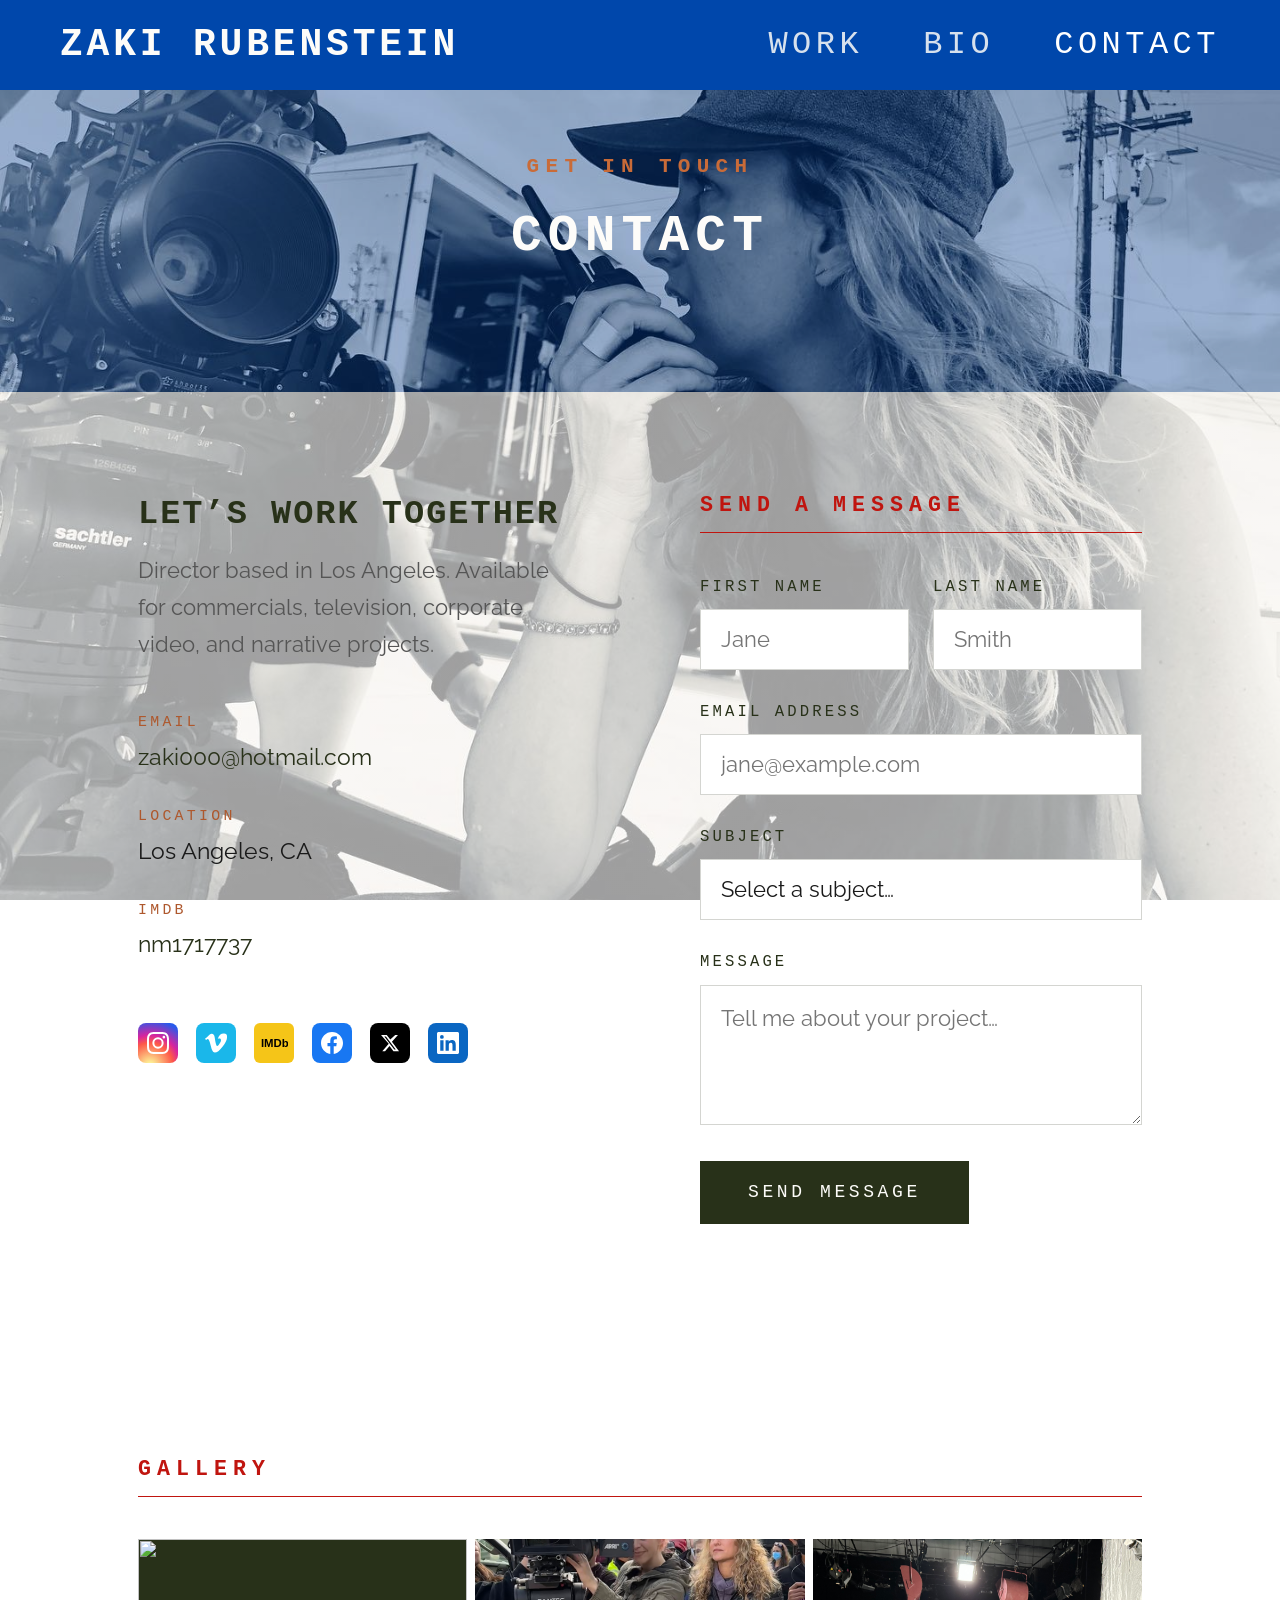
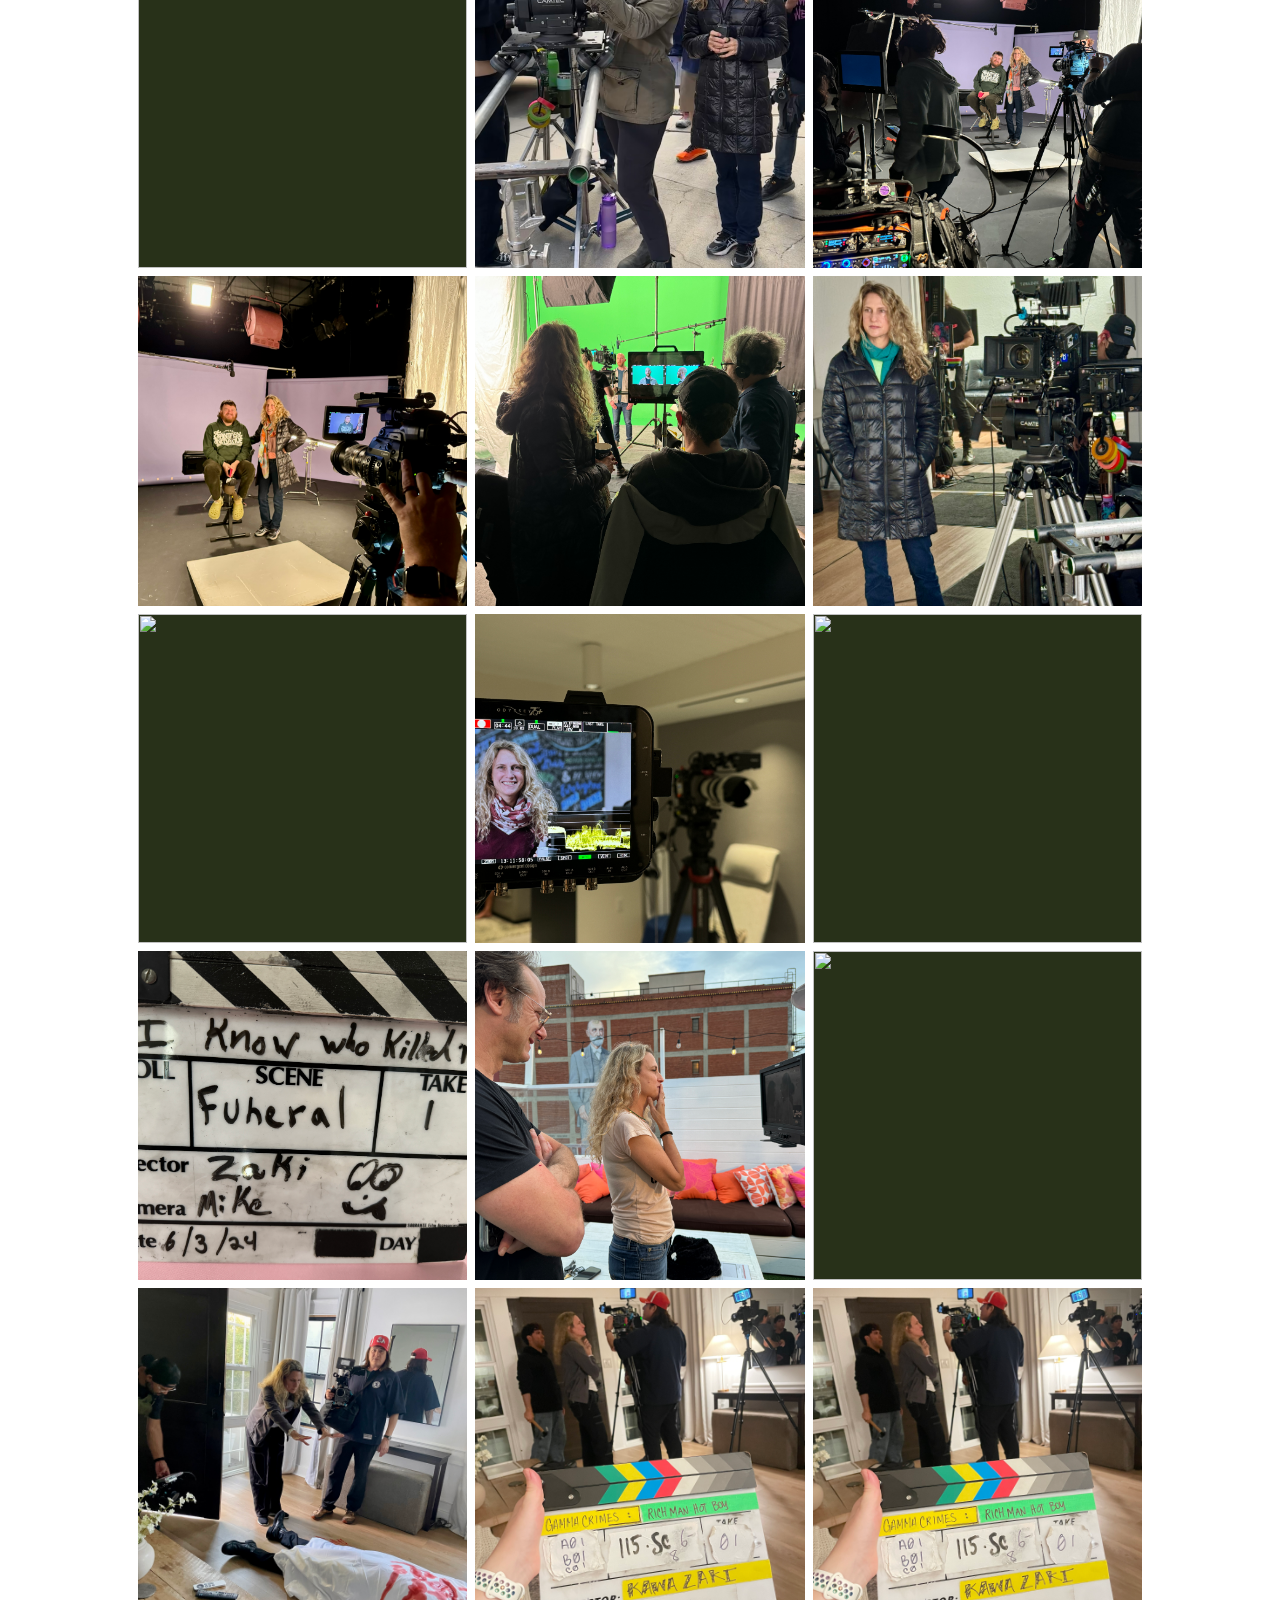
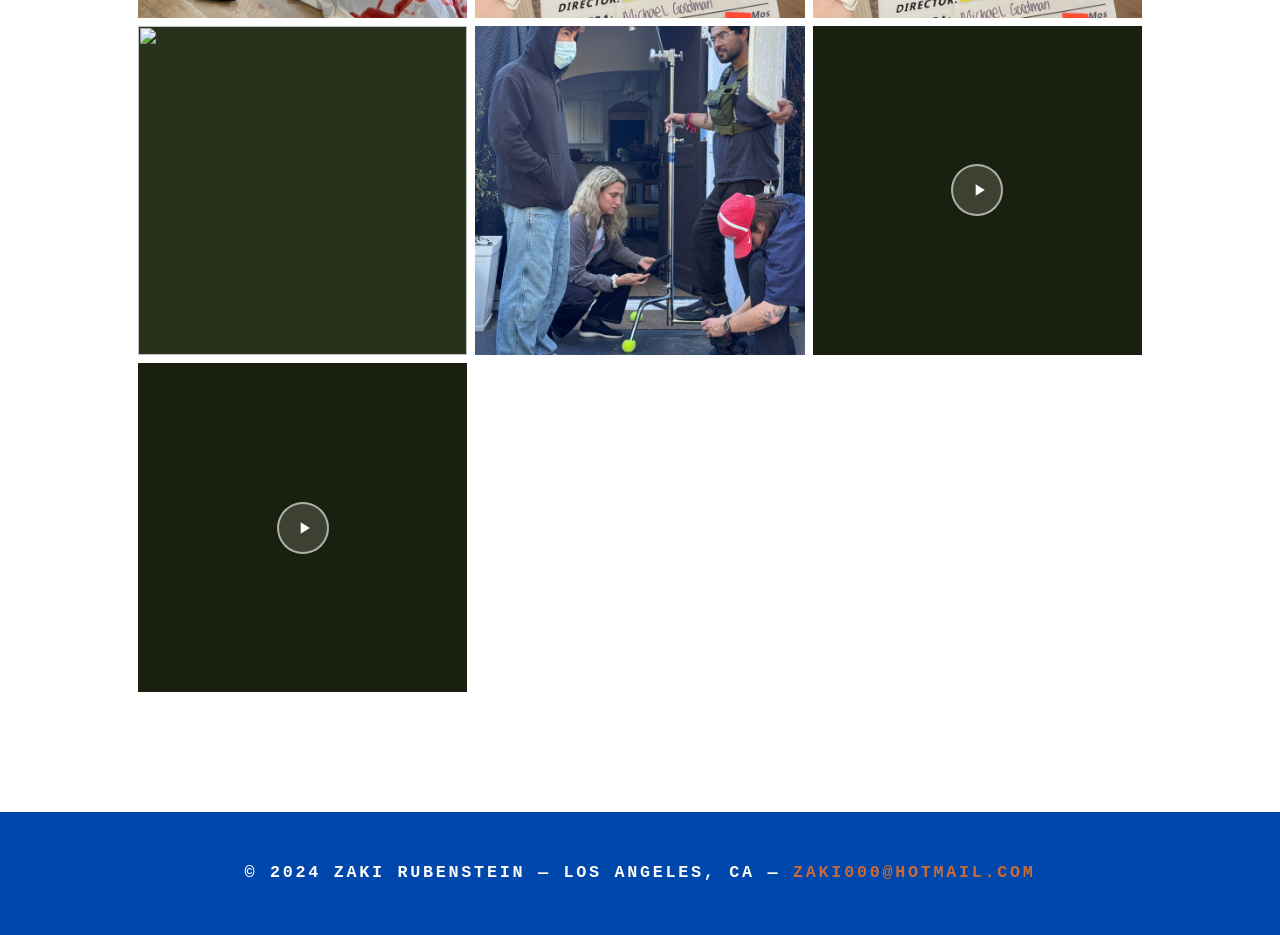
==== contact.html @ 0aabd7d7 "Initial commit: portfolio website Co-Authored-By: Claude Sonnet 4.6 <noreply@anthropic.com>" ====
<!DOCTYPE html>
<html lang="en">
<head>
  <meta charset="UTF-8" />
  <meta name="viewport" content="width=device-width, initial-scale=1.0" />
  <title>Contact | Zaki Rubenstein</title>
  <meta name="description" content="Get in touch with Zaki Rubenstein — Director, Los Angeles." />
  <link rel="stylesheet" href="css/styles.css" />
</head>
<body class="contact-page">

  <nav>
    <a href="index.html" class="nav-logo">Zaki Rubenstein</a>
    <ul class="nav-links">
      <li><a href="index.html">Work</a></li>
      <li><a href="bio.html">Bio</a></li>
      <li><a href="contact.html" class="active">Contact</a></li>
    </ul>
  </nav>

  <main class="page">
    <section class="hero-reel">
      <div class="hero-reel-inner">
        <p class="hero-reel-label">Get in Touch</p>
        <h1 class="hero-reel-name">Contact</h1>
      </div>
    </section>

    <section>
      <div class="container">
        <div class="contact-layout">

          <!-- Left: info -->
          <div class="contact-info">
            <h2>Let&rsquo;s Work Together</h2>
            <p class="tagline">
              Director based in Los Angeles. Available for commercials, television,
              corporate video, and narrative projects.
            </p>

            <div class="contact-details">
              <div>
                <p class="contact-detail-label">Email</p>
                <p class="contact-detail-value">
                  <a href="mailto:zaki000@hotmail.com">zaki000@hotmail.com</a>
                </p>
              </div>
              <div>
                <p class="contact-detail-label">Location</p>
                <p class="contact-detail-value">Los Angeles, CA</p>
              </div>
              <div>
                <p class="contact-detail-label">IMDb</p>
                <p class="contact-detail-value">
                  <a href="https://www.imdb.com/name/nm1717737/" target="_blank" rel="noopener">nm1717737</a>
                </p>
              </div>
            </div>

            <div class="social-links">
              <!-- Instagram -->
              <a class="social-link" href="https://www.instagram.com/zakareth/" target="_blank" rel="noopener" title="Instagram" style="background:radial-gradient(circle at 30% 107%,#fdf497 0%,#fdf497 5%,#fd5949 45%,#d6249f 60%,#285AEB 90%)">
                <svg width="22" height="22" viewBox="0 0 24 24" fill="white"><path d="M12 2.163c3.204 0 3.584.012 4.85.07 3.252.148 4.771 1.691 4.919 4.919.058 1.265.069 1.645.069 4.849 0 3.205-.012 3.584-.069 4.849-.149 3.225-1.664 4.771-4.919 4.919-1.266.058-1.644.07-4.85.07-3.204 0-3.584-.012-4.849-.07-3.26-.149-4.771-1.699-4.919-4.92-.058-1.265-.07-1.644-.07-4.849 0-3.204.013-3.583.07-4.849.149-3.227 1.664-4.771 4.919-4.919 1.266-.057 1.645-.069 4.849-.069zm0-2.163c-3.259 0-3.667.014-4.947.072-4.358.2-6.78 2.618-6.98 6.98-.059 1.281-.073 1.689-.073 4.948 0 3.259.014 3.668.072 4.948.2 4.358 2.618 6.78 6.98 6.98 1.281.058 1.689.072 4.948.072 3.259 0 3.668-.014 4.948-.072 4.354-.2 6.782-2.618 6.979-6.98.059-1.28.073-1.689.073-4.948 0-3.259-.014-3.667-.072-4.947-.196-4.354-2.617-6.78-6.979-6.98-1.281-.059-1.69-.073-4.949-.073zm0 5.838a6.162 6.162 0 1 0 0 12.324 6.162 6.162 0 0 0 0-12.324zM12 16a4 4 0 1 1 0-8 4 4 0 0 1 0 8zm6.406-11.845a1.44 1.44 0 1 0 0 2.881 1.44 1.44 0 0 0 0-2.881z"/></svg>
              </a>
              <!-- Vimeo -->
              <a class="social-link" href="https://vimeo.com/user12699511" target="_blank" rel="noopener" title="Vimeo" style="background:#1AB7EA">
                <svg width="22" height="22" viewBox="0 0 24 24" fill="white"><path d="M23.977 6.416c-.105 2.338-1.739 5.543-4.894 9.609-3.268 4.247-6.026 6.37-8.29 6.37-1.409 0-2.578-1.294-3.553-3.881l-1.924-7.059c-.719-2.584-1.479-3.873-2.297-3.873-.18 0-.806.378-1.878 1.132L0 7.479c1.185-1.044 2.351-2.087 3.498-3.127C5.08 2.833 6.266 2.059 7.055 1.979c1.924-.19 3.108 1.127 3.554 3.954.479 3.043.811 4.932 1.003 5.671.556 2.522 1.167 3.779 1.833 3.779.52 0 1.299-.82 2.316-2.459 1.017-1.638 1.564-2.885 1.641-3.744.146-1.42-.41-2.131-1.641-2.131-.584 0-1.186.136-1.798.401 1.198-3.918 3.476-5.818 6.841-5.703 2.493.087 3.668 1.691 3.173 4.669z"/></svg>
              </a>
              <!-- IMDb -->
              <a class="social-link" href="https://www.imdb.com/name/nm1717737/" target="_blank" rel="noopener" title="IMDb" style="background:#F5C518;border-radius:6px">
                <svg width="28" height="16" viewBox="0 0 64 32" fill="#000000"><text x="2" y="24" font-family="Arial Black,Arial" font-weight="900" font-size="26">IMDb</text></svg>
              </a>
              <!-- Facebook -->
              <a class="social-link" href="https://www.facebook.com/zaki.rubenstein/" target="_blank" rel="noopener" title="Facebook" style="background:#1877F2">
                <svg width="22" height="22" viewBox="0 0 24 24" fill="white"><path d="M24 12.073C24 5.405 18.627 0 12 0S0 5.405 0 12.073C0 18.1 4.388 23.094 10.125 24v-8.437H7.078v-3.49h3.047V9.41c0-3.025 1.792-4.697 4.533-4.697 1.312 0 2.686.236 2.686.236v2.97h-1.513c-1.491 0-1.956.93-1.956 1.886v2.268h3.328l-.532 3.49h-2.796V24C19.612 23.094 24 18.1 24 12.073z"/></svg>
              </a>
              <!-- X / Twitter -->
              <a class="social-link" href="https://twitter.com/zaki000" target="_blank" rel="noopener" title="X (Twitter)" style="background:#000000">
                <svg width="20" height="20" viewBox="0 0 24 24" fill="white"><path d="M18.244 2.25h3.308l-7.227 8.26 8.502 11.24H16.17l-4.714-6.231-5.401 6.231H2.746l7.73-8.835L1.254 2.25H8.08l4.253 5.622zm-1.161 17.52h1.833L7.084 4.126H5.117z"/></svg>
              </a>
              <!-- LinkedIn -->
              <a class="social-link" href="https://www.linkedin.com/in/zaki-rubenstein-2571b813/" target="_blank" rel="noopener" title="LinkedIn" style="background:#0A66C2">
                <svg width="22" height="22" viewBox="0 0 24 24" fill="white"><path d="M20.447 20.452h-3.554v-5.569c0-1.328-.027-3.037-1.852-3.037-1.853 0-2.136 1.445-2.136 2.939v5.667H9.351V9h3.414v1.561h.046c.477-.9 1.637-1.85 3.37-1.85 3.601 0 4.267 2.37 4.267 5.455v6.286zM5.337 7.433a2.062 2.062 0 0 1-2.063-2.065 2.064 2.064 0 1 1 2.063 2.065zm1.782 13.019H3.555V9h3.564v11.452zM22.225 0H1.771C.792 0 0 .774 0 1.729v20.542C0 23.227.792 24 1.771 24h20.451C23.2 24 24 23.227 24 22.271V1.729C24 .774 23.2 0 22.222 0h.003z"/></svg>
              </a>
            </div>
          </div>

          <!-- Right: form -->
          <div>
            <h2 class="section-label">Send a Message</h2>
            <form class="contact-form" id="contactForm" novalidate>
              <div class="form-row">
                <div class="form-group">
                  <label for="firstName">First Name</label>
                  <input type="text" id="firstName" name="firstName" placeholder="Jane" required />
                </div>
                <div class="form-group">
                  <label for="lastName">Last Name</label>
                  <input type="text" id="lastName" name="lastName" placeholder="Smith" required />
                </div>
              </div>

              <div class="form-group">
                <label for="email">Email Address</label>
                <input type="email" id="email" name="email" placeholder="jane@example.com" required />
              </div>

              <div class="form-group">
                <label for="subject">Subject</label>
                <select id="subject" name="subject">
                  <option value="">Select a subject&hellip;</option>
                  <option value="commercial">Commercial / Ad Project</option>
                  <option value="television">Television / Docuseries</option>
                  <option value="narrative">Narrative / Short Film</option>
                  <option value="feature">Feature Film</option>
                  <option value="other">Other</option>
                </select>
              </div>

              <div class="form-group">
                <label for="message">Message</label>
                <textarea id="message" name="message" placeholder="Tell me about your project&hellip;" required></textarea>
              </div>

              <button type="submit" class="btn-submit">Send Message</button>

              <div class="form-success" id="formSuccess">
                Thank you &mdash; your message has been sent. I&rsquo;ll be in touch soon.
              </div>
            </form>
          </div>

        </div>
      </div>
    </section>

    <!-- ── GALLERY ── -->
    <section class="gallery-section">
      <div class="container">
        <h2 class="section-label">Gallery</h2>
        <div class="gallery-grid">

          <div class="gallery-item" data-gallery-type="image" data-gallery-src="images/IMG_1006.jpeg">
            <img class="gallery-img" src="images/IMG_1006.jpeg" alt="" loading="lazy" />
          </div>
          <div class="gallery-item" data-gallery-type="image" data-gallery-src="images/IMG_1014.jpeg">
            <img class="gallery-img" src="images/IMG_1014.jpeg" alt="" loading="lazy" />
          </div>
          <div class="gallery-item" data-gallery-type="image" data-gallery-src="images/IMG_1069.jpeg">
            <img class="gallery-img" src="images/IMG_1069.jpeg" alt="" loading="lazy" />
          </div>
          <div class="gallery-item" data-gallery-type="image" data-gallery-src="images/IMG_1070.jpeg">
            <img class="gallery-img" src="images/IMG_1070.jpeg" alt="" loading="lazy" />
          </div>
          <div class="gallery-item" data-gallery-type="image" data-gallery-src="images/IMG_1076.jpeg">
            <img class="gallery-img" src="images/IMG_1076.jpeg" alt="" loading="lazy" />
          </div>
          <div class="gallery-item" data-gallery-type="image" data-gallery-src="images/IMG_1093.jpeg">
            <img class="gallery-img" src="images/IMG_1093.jpeg" alt="" loading="lazy" />
          </div>
          <div class="gallery-item" data-gallery-type="image" data-gallery-src="images/IMG_2534.JPG">
            <img class="gallery-img" src="images/IMG_2534.JPG" alt="" loading="lazy" />
          </div>
          <div class="gallery-item" data-gallery-type="image" data-gallery-src="images/IMG_2555.JPG">
            <img class="gallery-img" src="images/IMG_2555.JPG" alt="" loading="lazy" />
          </div>
          <div class="gallery-item" data-gallery-type="image" data-gallery-src="images/IMG_3236.JPG">
            <img class="gallery-img" src="images/IMG_3236.JPG" alt="" loading="lazy" />
          </div>
          <div class="gallery-item" data-gallery-type="image" data-gallery-src="images/IMG_3263.JPG">
            <img class="gallery-img" src="images/IMG_3263.JPG" alt="" loading="lazy" />
          </div>
          <div class="gallery-item" data-gallery-type="image" data-gallery-src="images/IMG_3296.JPG">
            <img class="gallery-img" src="images/IMG_3296.JPG" alt="" loading="lazy" />
          </div>
          <div class="gallery-item" data-gallery-type="image" data-gallery-src="images/IMG_8852.JPG">
            <img class="gallery-img" src="images/IMG_8852.JPG" alt="" loading="lazy" />
          </div>
          <div class="gallery-item" data-gallery-type="image" data-gallery-src="images/IMG_8269.jpeg">
            <img class="gallery-img" src="images/IMG_8269.jpeg" alt="" loading="lazy" />
          </div>
          <div class="gallery-item" data-gallery-type="image" data-gallery-src="images/IMG_8293.jpeg">
            <img class="gallery-img" src="images/IMG_8293.jpeg" alt="" loading="lazy" />
          </div>
          <div class="gallery-item" data-gallery-type="image" data-gallery-src="images/IMG_8293%201.jpeg">
            <img class="gallery-img" src="images/IMG_8293%201.jpeg" alt="" loading="lazy" />
          </div>
          <div class="gallery-item" data-gallery-type="image" data-gallery-src="images/IMG_9099.JPG">
            <img class="gallery-img" src="images/IMG_9099.JPG" alt="" loading="lazy" />
          </div>
          <div class="gallery-item" data-gallery-type="image" data-gallery-src="images/IMG_9127.JPG">
            <img class="gallery-img" src="images/IMG_9127.JPG" alt="" loading="lazy" />
          </div>

          <div class="gallery-item" data-gallery-type="video" data-gallery-src="images/IMG_8264.MOV">
            <video class="gallery-img" src="images/IMG_8264.MOV" preload="metadata" muted playsinline></video>
            <div class="gallery-play-overlay">
              <div class="gallery-play-icon"><svg viewBox="0 0 24 24"><path d="M8 5v14l11-7z"/></svg></div>
            </div>
          </div>
          <div class="gallery-item" data-gallery-type="video" data-gallery-src="images/IMG_8964.MOV">
            <video class="gallery-img" src="images/IMG_8964.MOV" preload="metadata" muted playsinline></video>
            <div class="gallery-play-overlay">
              <div class="gallery-play-icon"><svg viewBox="0 0 24 24"><path d="M8 5v14l11-7z"/></svg></div>
            </div>
          </div>

        </div>
      </div>
    </section>
  </main>

  <footer>
    <p>&copy; 2024 Zaki Rubenstein &mdash; Los Angeles, CA &mdash;
      <a href="mailto:zaki000@hotmail.com">zaki000@hotmail.com</a>
    </p>
  </footer>

  <!-- ── GALLERY LIGHTBOX ── -->
  <dialog id="galleryDialog">
    <div class="gallery-dialog-inner">
      <button class="dialog-close" id="galleryDialogClose">&#x2715; Close</button>
      <div class="gallery-dialog-content" id="galleryDialogContent"></div>
    </div>
  </dialog>

  <script>
    (function() {
      var gd = document.getElementById('galleryDialog');
      var gc = document.getElementById('galleryDialogContent');
      document.getElementById('galleryDialogClose').addEventListener('click', closeGallery);
      gd.addEventListener('click', function(e) { if (e.target === gd) closeGallery(); });
      document.addEventListener('keydown', function(e) { if (e.key === 'Escape') closeGallery(); });

      document.querySelectorAll('.gallery-item').forEach(function(item) {
        item.addEventListener('click', function() {
          var type = item.dataset.galleryType;
          var src = item.dataset.gallerySrc;
          if (type === 'image') {
            gc.innerHTML = '<img src="' + src + '" alt="" />';
          } else if (type === 'video') {
            gc.innerHTML = '<div class="gallery-video-wrapper"><video src="' + src + '" controls autoplay playsinline></video></div>';
          }
          gd.showModal();
        });
      });

      function closeGallery() {
        gd.close();
        gc.innerHTML = '';
      }
    })();
  </script>

  <script>
    document.getElementById('contactForm').addEventListener('submit', function(e) {
      e.preventDefault();
      const firstName = document.getElementById('firstName').value.trim();
      const email = document.getElementById('email').value.trim();
      const message = document.getElementById('message').value.trim();

      if (!firstName || !email || !message) {
        // Highlight empty required fields
        [['firstName', firstName], ['email', email], ['message', message]].forEach(([id, val]) => {
          const el = document.getElementById(id);
          el.style.borderColor = val ? '' : 'var(--brown)';
        });
        return;
      }

      // Build mailto link as fallback for static site
      const subject = document.getElementById('subject').value || 'Website Inquiry';
      const lastName = document.getElementById('lastName').value.trim();
      const fullName = `${firstName} ${lastName}`.trim();
      const body = encodeURIComponent(`From: ${fullName}\nEmail: ${email}\n\n${message}`);
      const mailtoUrl = `mailto:zaki000@hotmail.com?subject=${encodeURIComponent(subject)}&body=${body}`;

      window.location.href = mailtoUrl;

      // Show success message
      document.getElementById('formSuccess').classList.add('visible');
      this.reset();
    });
  </script>
</body>
</html>
---- css/styles.css ----
@import url('https://fonts.googleapis.com/css2?family=Raleway:ital,wght@0,300;0,400;0,500;0,600;1,300;1,400&display=swap');

*, *::before, *::after {
  box-sizing: border-box;
  margin: 0;
  padding: 0;
}

:root {
  --cream: #fdfcf9;
  --green: #283119;
  --brown: #ae582d;
  --green-light: #3a4a28;
  --brown-light: #c96b38;
  --text-dark: #1a1a1a;
  --text-mid: #555;
  --max-width: 1100px;
  --font-header: 'Courier New', Courier, monospace;
  --font-body: 'Raleway', sans-serif;
}

html {
  scroll-behavior: smooth;
  font-size: 24px;
}

body {
  background-image: linear-gradient(rgba(0,71,171,0.36), rgba(0,71,171,0.36)), url('../images/bio_bg_main.jpg');
  background-size: cover;
  background-attachment: fixed;
  background-position: center;
  color: var(--text-dark);
  font-family: var(--font-body);
  line-height: 1.6;
  min-height: 100vh;
}

/* ── NAV ── */
nav {
  position: fixed;
  top: 0; left: 0; right: 0;
  z-index: 200;
  background-color: #0047AB;
  padding: 0 2.5rem;
  height: 90px;
  display: flex;
  align-items: center;
  justify-content: space-between;
}
.nav-logo {
  font-family: var(--font-header);
  font-size: 38px;
  letter-spacing: 0.1em;
  color: var(--cream);
  text-decoration: none;
  text-transform: uppercase;
  font-weight: 700;
}
.nav-links {
  display: flex;
  gap: 2.5rem;
  list-style: none;
}
.nav-links a {
  font-family: var(--font-header);
  font-size: 32px;
  letter-spacing: 0.14em;
  text-transform: uppercase;
  color: var(--cream);
  text-decoration: none;
  opacity: 0.85;
  transition: opacity 0.2s, color 0.2s;
}
.nav-links a:hover,
.nav-links a.active {
  opacity: 1;
  color: #fff;
}

/* ── PAGE ── */
.page { padding-top: 90px; min-height: 100vh; }

.container {
  max-width: var(--max-width);
  margin: 0 auto;
  padding: 0 2rem;
}

/* ── PAGE HEADER ── */
.page-header {
  background-color: transparent;
  padding: 3.5rem 2rem 2.5rem;
  text-align: center;
}
.page-header h1 {
  font-family: var(--font-header);
  font-size: clamp(1.8rem, 4vw, 3rem);
  letter-spacing: 0.14em;
  text-transform: uppercase;
  color: #fff;
  font-weight: 700;
}
.page-header .subtitle {
  font-size: 1.06rem;
  letter-spacing: 0.22em;
  text-transform: uppercase;
  color: var(--brown);
  margin-top: 0.5rem;
  font-weight: 700;
}

/* ── HERO REEL ── */
.hero-reel {
  background-image: url('../images/bio_bg_main.jpg');
  background-size: cover;
  background-position: center;
  background-attachment: fixed;
  padding: 2.5rem 2rem 3rem;
  position: relative;
}
.hero-reel::before {
  content: '';
  position: absolute;
  inset: 0;
  background: rgba(0,71,171,0.36);
  pointer-events: none;
  z-index: 0;
}
.hero-reel-inner {
  max-width: 860px;
  margin: 0 auto;
  text-align: center;
  position: relative;
  z-index: 1;
}
.hero-reel-label {
  font-family: var(--font-header);
  font-size: 0.875rem;
  letter-spacing: 0.3em;
  text-transform: uppercase;
  color: var(--brown-light);
  font-weight: 700;
  margin-bottom: 0.5rem;
}
.hero-reel-name {
  font-family: var(--font-header);
  font-size: clamp(1.6rem, 4vw, 2.8rem);
  letter-spacing: 0.12em;
  text-transform: uppercase;
  color: var(--cream);
  font-weight: 700;
  margin-bottom: 1.75rem;
}
.hero-video-wrap {
  position: relative;
  width: 100%;
  aspect-ratio: 16/9;
  overflow: hidden;
  cursor: pointer;
  overflow: hidden;
  background: #000;
  box-shadow: 0 20px 60px rgba(0,0,0,0.6);
}
.hero-video-thumb {
  position: absolute;
  top: 0;
  left: 0;
  width: 100%;
  height: 100%;
  object-fit: cover;
  display: block;
  transition: transform 0.4s ease;
}
.hero-video-wrap:hover .hero-video-thumb { transform: scale(1.04); }
.hero-video-wrap .play-icon { opacity: 1; }
.hero-video-wrap .play-icon:hover { background: rgba(174,88,45,0.5); }

/* ── SECTION TITLES ── */
.section-label {
  font-family: var(--font-header);
  font-size: 0.9rem;
  letter-spacing: 0.28em;
  text-transform: uppercase;
  color: #c0150f;
  border-bottom: 1px solid #c0150f;
  padding-bottom: 0.4rem;
  margin-bottom: 1.75rem;
}

/* ── WORK SECTION ── */
.work-section { padding: 3.5rem 0 0; }
.work-section:last-of-type { padding-bottom: 5rem; }

/* ── GRID ── */
.work-grid {
  display: grid;
  grid-template-columns: repeat(3, 1fr);
  gap: 1.5rem;
}

/* ── CARD ── */
.card {
  position: relative;
  cursor: pointer;
  background: var(--green);
  overflow: hidden;
  aspect-ratio: 16/9;
}
.card:hover .card-overlay { opacity: 1; }
.card:hover .card-img { transform: scale(1.04); }

.card-img {
  width: 100%;
  height: 100%;
  object-fit: cover;
  display: block;
  transition: transform 0.4s ease;
}

.card-overlay {
  position: absolute;
  inset: 0;
  background: linear-gradient(to top, rgba(0,0,0,0.88) 35%, rgba(0,0,0,0.1) 100%);
  opacity: 0;
  transition: opacity 0.3s ease;
  display: flex;
  flex-direction: column;
  justify-content: flex-end;
  padding: 1.25rem;
}

/* Always show title at bottom */
.card-footer {
  position: absolute;
  bottom: 0; left: 0; right: 0;
  background: linear-gradient(to top, rgba(20,28,12,0.92) 60%, transparent 100%);
  padding: 2rem 1rem 0.85rem;
  pointer-events: none;
}

.card-tag {
  font-family: var(--font-header);
  font-size: 0.6rem;
  letter-spacing: 0.18em;
  text-transform: uppercase;
  color: var(--brown-light);
  margin-bottom: 0.2rem;
}

.card-title {
  font-family: var(--font-header);
  font-size: 0.82rem;
  font-weight: 700;
  color: var(--cream);
  line-height: 1.3;
  letter-spacing: 0.04em;
}

.play-icon {
  position: absolute;
  top: 50%;
  left: 50%;
  transform: translate(-50%, -50%);
  width: 52px;
  height: 52px;
  background: rgba(253,252,249,0.15);
  border: 2px solid rgba(253,252,249,0.6);
  border-radius: 50%;
  display: flex;
  align-items: center;
  justify-content: center;
  opacity: 0;
  transition: opacity 0.3s, background 0.3s;
}
.play-icon svg {
  width: 20px;
  height: 20px;
  fill: var(--cream);
  margin-left: 3px;
}
.card:hover .play-icon { opacity: 1; }
.card:hover .play-icon:hover { background: rgba(174,88,45,0.5); }

/* ── LIGHTBOX ── */
dialog {
  position: fixed;
  inset: 0;
  z-index: 500;
  background: rgba(0,0,0,0.92);
  border: none;
  padding: 0;
  width: 100%;
  height: 100%;
  max-width: 100%;
  max-height: 100%;
  display: none;
  flex-direction: column;
  align-items: center;
  justify-content: center;
}
dialog[open] { display: flex; }

dialog::backdrop {
  background: rgba(0,0,0,0.9);
}

.dialog-inner {
  position: relative;
  width: 90vw;
  max-width: 1000px;
}

.dialog-title {
  font-family: var(--font-header);
  font-size: 0.8rem;
  letter-spacing: 0.16em;
  text-transform: uppercase;
  color: var(--cream);
  margin-bottom: 0.85rem;
  opacity: 0.8;
}

.dialog-video {
  position: relative;
  padding-top: 56.25%;
  background: #000;
  width: 100%;
}
.dialog-video iframe,
.dialog-video video {
  position: absolute;
  top: 0; left: 0;
  width: 100%;
  height: 100%;
  border: none;
}
.dialog-video video {
  object-fit: contain;
  background: #000;
}

.dialog-close {
  position: absolute;
  top: -2.5rem;
  right: 0;
  background: none;
  border: none;
  color: var(--cream);
  font-family: var(--font-header);
  font-size: 0.75rem;
  letter-spacing: 0.18em;
  text-transform: uppercase;
  cursor: pointer;
  opacity: 0.7;
  transition: opacity 0.2s;
  padding: 0;
}
.dialog-close:hover { opacity: 1; }

/* ── AWARDS INLINE ── */
.awards-inline {
  font-family: var(--font-header);
  font-size: 0.92rem;
  font-weight: 700;
  letter-spacing: 0.14em;
  text-transform: uppercase;
  color: #c0150f;
  text-align: center;
  padding: 1.25rem 2rem;
}

/* ── BIO BACKGROUNDS ── */
.bio-page-bg {
  background-image: url('../images/bio_bg_main.jpg');
  background-size: cover;
  background-position: center top;
  background-attachment: fixed;
  position: relative;
}
.bio-page-bg::before {
  content: '';
  position: absolute;
  inset: 0;
  background: rgba(253, 252, 249, 0.87);
  pointer-events: none;
}
.bio-page-bg > * { position: relative; }

.bio-portrait-wrap {
  position: relative;
  width: 100%;
  aspect-ratio: 1/1;
  overflow: hidden;
  margin-bottom: 1.5rem;
}
.bio-portrait-wrap img {
  width: 100%;
  height: 100%;
  object-fit: cover;
  display: block;
}

/* ── BIO PAGE ── */
.bio-layout {
  padding: 4rem 0 6rem;
  display: grid;
  grid-template-columns: 260px 1fr;
  gap: 4rem;
  align-items: start;
}
.bio-sidebar { position: sticky; top: 80px; }
.bio-portrait {
  width: 100%;
  aspect-ratio: 1/1;
  object-fit: cover;
  margin-bottom: 1.5rem;
  background: var(--green);
}
.bio-name {
  font-family: var(--font-header);
  font-size: 1.25rem;
  font-weight: 700;
  color: var(--green);
  text-transform: uppercase;
  letter-spacing: 0.08em;
  margin-bottom: 0.3rem;
}
.bio-title-tag {
  font-family: var(--font-header);
  font-size: 0.68rem;
  letter-spacing: 0.22em;
  text-transform: uppercase;
  color: var(--brown);
  margin-bottom: 1.75rem;
}
.bio-info { display: flex; flex-direction: column; gap: 0.75rem; margin-bottom: 2rem; }
.bio-info-label {
  font-family: var(--font-header);
  font-size: 0.6rem;
  letter-spacing: 0.22em;
  text-transform: uppercase;
  color: var(--brown);
}
.bio-info-value { font-size: 0.88rem; color: var(--text-dark); margin-top: 0.1rem; }
.bio-info-value a { color: var(--green); text-decoration: none; }
.bio-info-value a:hover { color: var(--brown); }
.social-links { display: flex; flex-wrap: wrap; gap: 0.75rem; margin-top: 0.75rem; }
.social-link {
  display: flex;
  align-items: center;
  justify-content: center;
  width: 40px;
  height: 40px;
  border-radius: 8px;
  text-decoration: none;
  transition: transform 0.15s, opacity 0.15s;
  flex-shrink: 0;
}
.social-link:hover { transform: translateY(-2px); opacity: 0.88; }
.social-link svg { display: block; }
.bio-text p { font-size: 0.95rem; line-height: 1.9; color: var(--text-mid); margin-bottom: 1.25rem; }
.bio-text p:last-child { margin-bottom: 0; }
.bio-credits { margin-top: 3rem; }
.credits-list { display: flex; flex-direction: column; gap: 0.9rem; }
.credit-item {
  display: grid;
  grid-template-columns: 100px 1fr;
  gap: 1rem;
  padding-bottom: 0.9rem;
  border-bottom: 1px solid rgba(40,49,25,0.1);
}
.credit-year {
  font-family: var(--font-header);
  font-size: 0.72rem;
  letter-spacing: 0.1em;
  color: var(--brown);
  padding-top: 0.1rem;
}
.credit-info strong {
  font-family: var(--font-header);
  font-size: 0.88rem;
  color: var(--green);
  display: block;
}
.credit-info span { font-size: 0.8rem; color: var(--text-mid); }

/* ── CONTACT PAGE ── */
.contact-layout {
  padding: 4rem 0 6rem;
  display: grid;
  grid-template-columns: 1fr 1fr;
  gap: 5rem;
  align-items: start;
}
.contact-info h2 {
  font-family: var(--font-header);
  font-size: 1.4rem;
  color: var(--green);
  letter-spacing: 0.06em;
  text-transform: uppercase;
  margin-bottom: 0.5rem;
}
.contact-info .tagline {
  font-size: 0.9rem;
  color: var(--text-mid);
  margin-bottom: 2rem;
  line-height: 1.7;
}
.contact-details { display: flex; flex-direction: column; gap: 1.25rem; margin-bottom: 2.5rem; }
.contact-detail-label {
  font-family: var(--font-header);
  font-size: 0.62rem;
  letter-spacing: 0.22em;
  text-transform: uppercase;
  color: var(--brown);
}
.contact-detail-value { font-size: 0.95rem; color: var(--text-dark); margin-top: 0.15rem; }
.contact-detail-value a { color: var(--green); text-decoration: none; }
.contact-detail-value a:hover { color: var(--brown); }

/* ── FORM ── */
.contact-form { display: flex; flex-direction: column; gap: 1.25rem; }
.form-group { display: flex; flex-direction: column; gap: 0.4rem; }
.form-group label {
  font-family: var(--font-header);
  font-size: 0.65rem;
  letter-spacing: 0.2em;
  text-transform: uppercase;
  color: var(--green);
}
.form-group input,
.form-group textarea,
.form-group select {
  font-family: var(--font-body);
  font-size: 0.9rem;
  background: #fff;
  border: 1px solid rgba(40,49,25,0.2);
  padding: 0.7rem 0.85rem;
  color: var(--text-dark);
  outline: none;
  transition: border-color 0.2s;
  width: 100%;
  -webkit-appearance: none;
}
.form-group input:focus,
.form-group textarea:focus,
.form-group select:focus {
  border-color: var(--brown);
}
.form-group textarea {
  min-height: 140px;
  resize: vertical;
  line-height: 1.6;
}
.form-row { display: grid; grid-template-columns: 1fr 1fr; gap: 1rem; }
.btn-submit {
  font-family: var(--font-header);
  font-size: 0.75rem;
  letter-spacing: 0.2em;
  text-transform: uppercase;
  background: var(--green);
  color: var(--cream);
  border: none;
  padding: 0.9rem 2rem;
  cursor: pointer;
  transition: background 0.2s;
  align-self: flex-start;
  margin-top: 0.25rem;
}
.btn-submit:hover { background: var(--brown); }

.form-success {
  display: none;
  background: var(--green);
  color: var(--cream);
  padding: 1rem 1.25rem;
  font-family: var(--font-header);
  font-size: 0.8rem;
  letter-spacing: 0.1em;
}
.form-success.visible { display: block; }

/* ── FOOTER ── */
footer {
  background-color: #0047AB;
  padding: 2rem 2rem;
  text-align: center;
}
footer p {
  font-family: var(--font-header);
  font-size: 0.7rem;
  letter-spacing: 0.16em;
  text-transform: uppercase;
  color: var(--cream);
  opacity: 1;
  font-weight: 700;
}
footer a { color: var(--brown-light); opacity: 1; text-decoration: none; }

/* ── PAGE-SPECIFIC BACKGROUNDS ── */
body.index-page {
  background-image: linear-gradient(rgba(255,255,255,0.62), rgba(255,255,255,0.62)), url('../images/bio_bg_main.jpg');
}
body.contact-page {
  background-image: linear-gradient(rgba(255,255,255,0.62), rgba(255,255,255,0.62)), url('../images/bio_bg_main.jpg');
}

/* ── GALLERY ── */
.gallery-section { padding: 3.5rem 0 5rem; }
.gallery-grid {
  display: grid;
  grid-template-columns: repeat(3, 1fr);
  gap: 8px;
}
.gallery-item {
  position: relative;
  cursor: pointer;
  aspect-ratio: 1/1;
  overflow: hidden;
  background: var(--green);
}
.gallery-img {
  width: 100%;
  height: 100%;
  object-fit: cover;
  display: block;
  transition: transform 0.4s ease;
}
.gallery-item:hover .gallery-img { transform: scale(1.05); }
.gallery-play-overlay {
  position: absolute;
  inset: 0;
  display: flex;
  align-items: center;
  justify-content: center;
  background: rgba(0,0,0,0.35);
  transition: background 0.3s;
}
.gallery-item:hover .gallery-play-overlay { background: rgba(0,0,0,0.18); }
.gallery-play-icon {
  width: 52px;
  height: 52px;
  background: rgba(253,252,249,0.15);
  border: 2px solid rgba(253,252,249,0.6);
  border-radius: 50%;
  display: flex;
  align-items: center;
  justify-content: center;
  transition: background 0.3s;
}
.gallery-play-icon svg { width: 20px; height: 20px; fill: var(--cream); margin-left: 3px; }
.gallery-item:hover .gallery-play-icon { background: rgba(174,88,45,0.5); }
/* Gallery lightbox */
.gallery-dialog-inner {
  position: relative;
  width: 60vw;
}
.gallery-dialog-content img {
  display: block;
  max-width: 92vw;
  max-height: 85vh;
  object-fit: contain;
}
.gallery-video-wrapper {
  width: 100%;
  position: relative;
  padding-top: 56.25%;
  background: #000;
}
.gallery-video-wrapper video,
.gallery-video-wrapper iframe {
  position: absolute;
  inset: 0;
  width: 100%;
  height: 100%;
  object-fit: contain;
  background: #000;
  border: none;
}

/* ── RESPONSIVE ── */
@media (max-width: 960px) {
  .work-grid { grid-template-columns: repeat(2, 1fr); }
  .bio-layout { grid-template-columns: 200px 1fr; gap: 2.5rem; }
  .contact-layout { grid-template-columns: 1fr; gap: 3rem; }
  .gallery-grid { grid-template-columns: repeat(2, 1fr); }
}
@media (max-width: 640px) {
  nav { padding: 0 1.25rem; }
  .nav-logo { font-size: 26px; }
  .nav-links { gap: 1.25rem; }
  .nav-links a { font-size: 20px; }
  .container { padding: 0 1.25rem; }
  .work-grid { grid-template-columns: 1fr; }
  .bio-layout { grid-template-columns: 1fr; }
  .bio-sidebar { position: static; }
  .form-row { grid-template-columns: 1fr; }
  .dialog-inner { width: 95vw; }
  .gallery-grid { grid-template-columns: repeat(1, 1fr); }
}
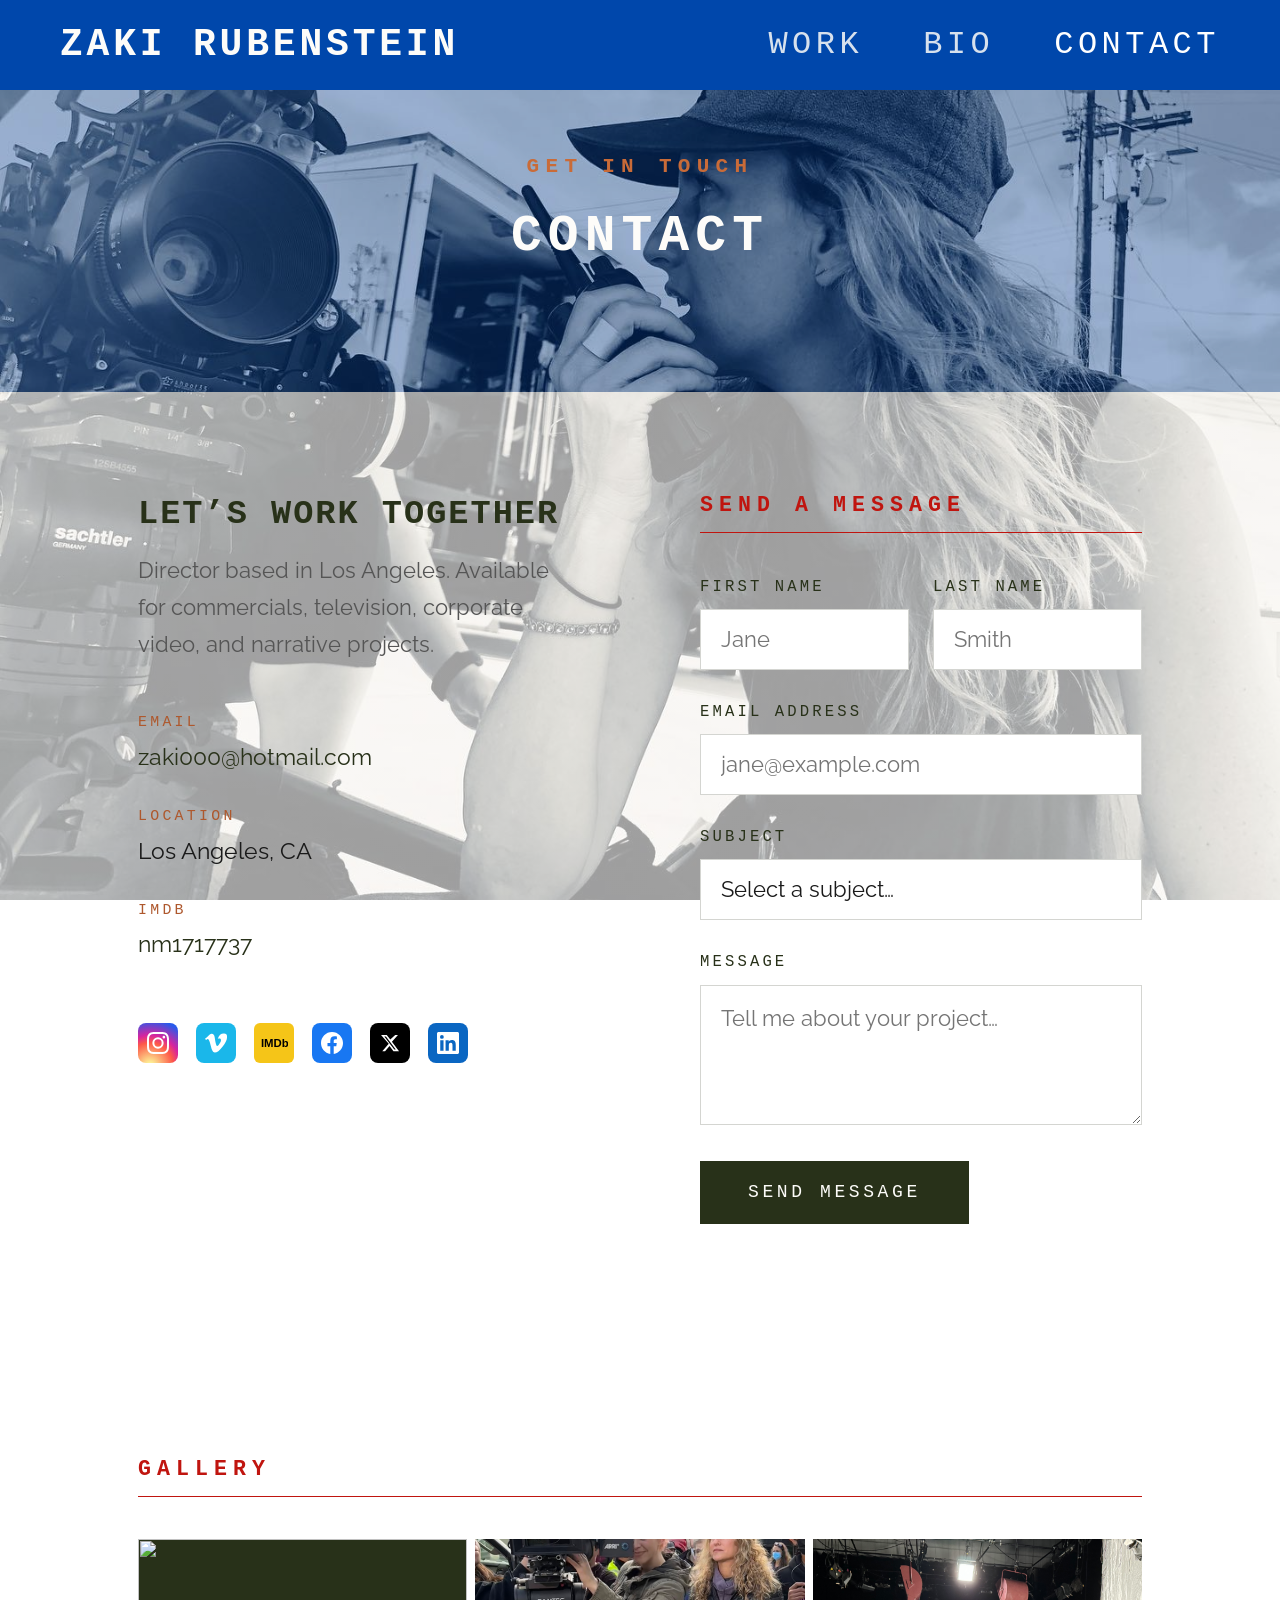
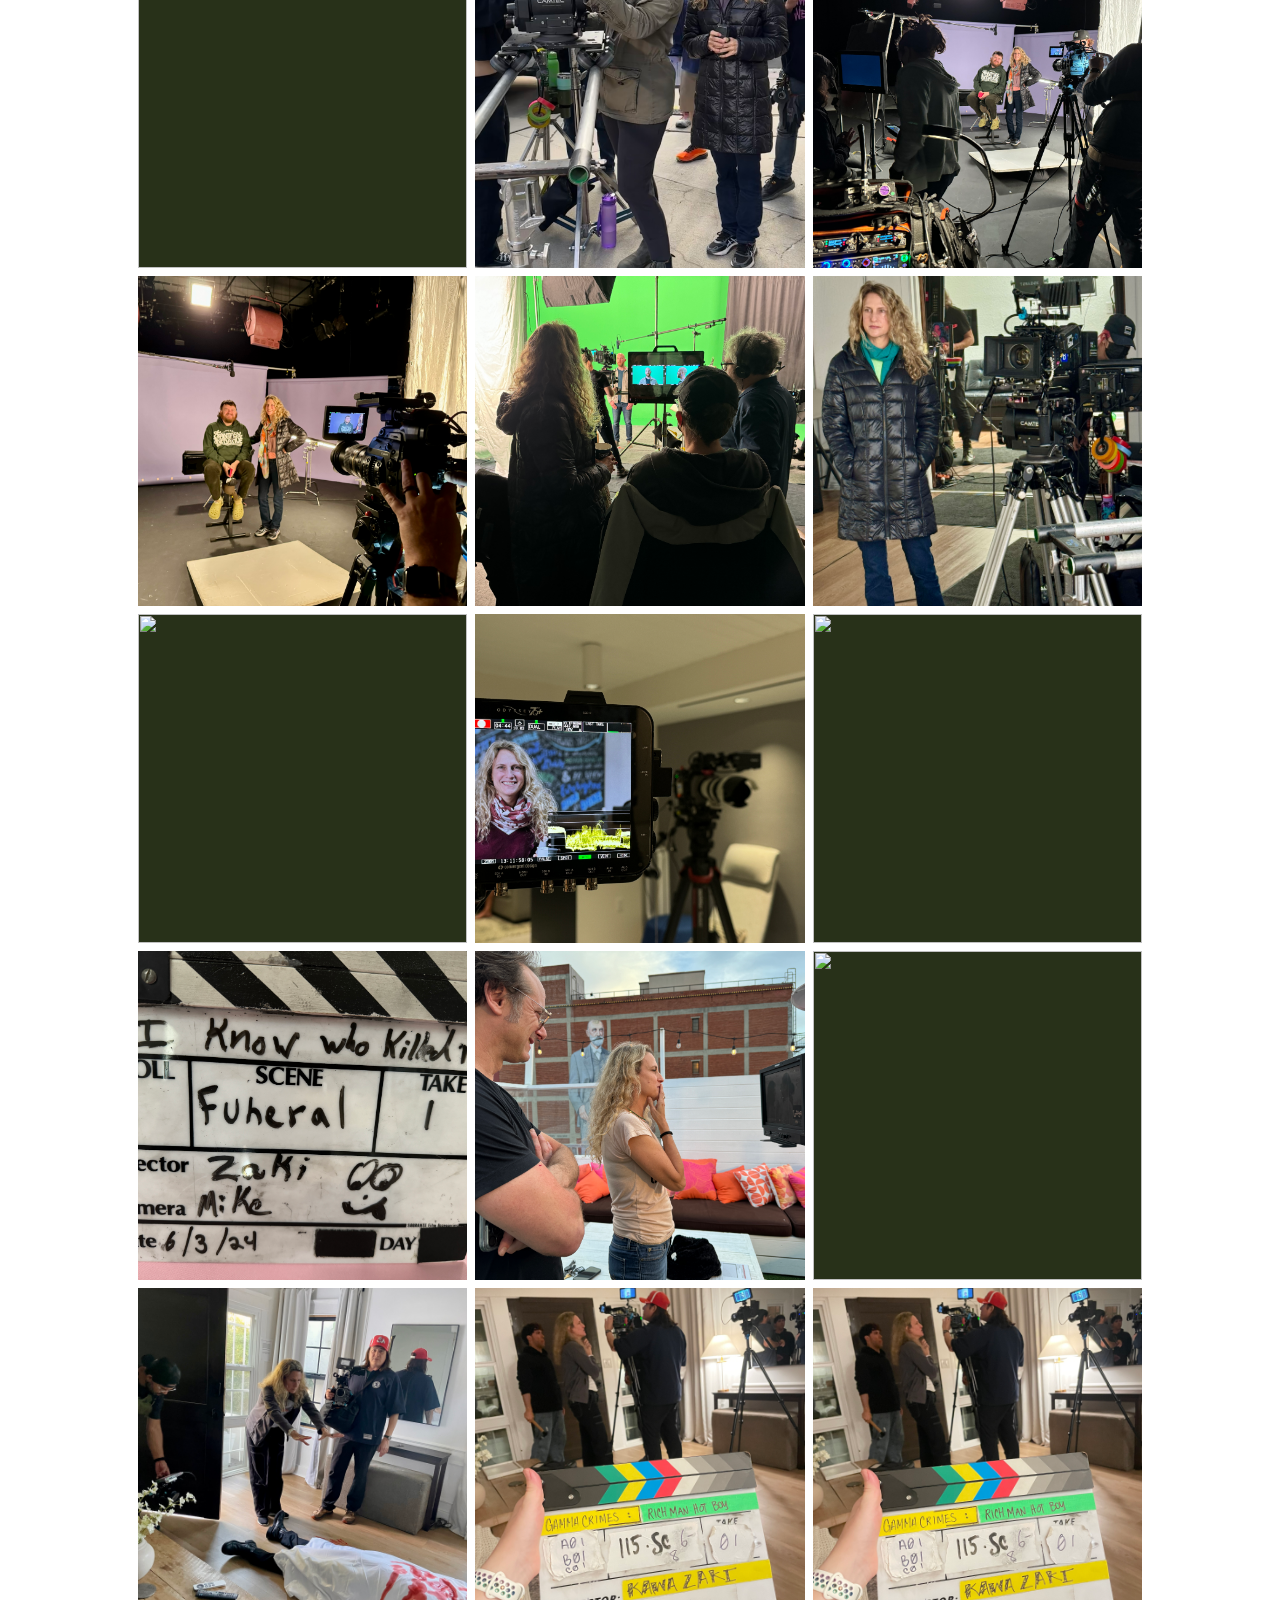
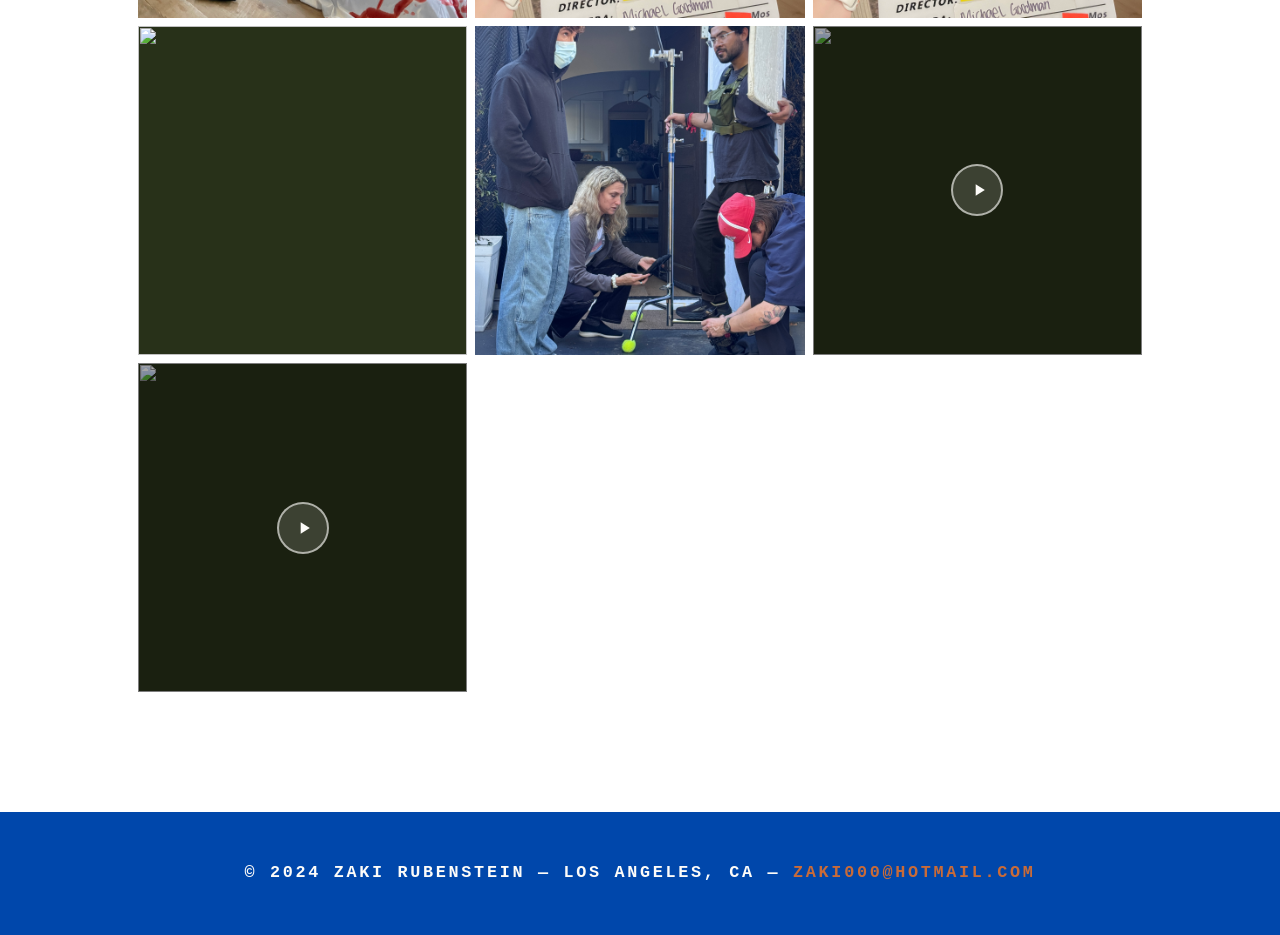
==== commit dcc3b9d6: "Fix gallery videos on bio and contact pages to use Vimeo embeds Replaced local .MOV file references " ====
--- a/contact.html
+++ b/contact.html
@@ -192,14 +192,14 @@
             <img class="gallery-img" src="images/IMG_9127.JPG" alt="" loading="lazy" />
           </div>
 
-          <div class="gallery-item" data-gallery-type="video" data-gallery-src="images/IMG_8264.MOV">
-            <video class="gallery-img" src="images/IMG_8264.MOV" preload="metadata" muted playsinline></video>
+          <div class="gallery-item" data-gallery-type="vimeo" data-gallery-id="1177140803">
+            <img class="gallery-img" src="https://i.vimeocdn.com/video/2138394997-dec138c79d845d9251df9d819e3992d9030897def8effcac06cd146a0eeb72c8-d_1280?region=us" alt="" loading="lazy" />
             <div class="gallery-play-overlay">
               <div class="gallery-play-icon"><svg viewBox="0 0 24 24"><path d="M8 5v14l11-7z"/></svg></div>
             </div>
           </div>
-          <div class="gallery-item" data-gallery-type="video" data-gallery-src="images/IMG_8964.MOV">
-            <video class="gallery-img" src="images/IMG_8964.MOV" preload="metadata" muted playsinline></video>
+          <div class="gallery-item" data-gallery-type="vimeo" data-gallery-id="1177140839">
+            <img class="gallery-img" src="https://i.vimeocdn.com/video/2138395123-a50245f8c11d5a4d76dbdc7195c10f574c06a492cf289502b0e0ca946550af09-d_1280?region=us" alt="" loading="lazy" />
             <div class="gallery-play-overlay">
               <div class="gallery-play-icon"><svg viewBox="0 0 24 24"><path d="M8 5v14l11-7z"/></svg></div>
             </div>
@@ -238,8 +238,9 @@
           var src = item.dataset.gallerySrc;
           if (type === 'image') {
             gc.innerHTML = '<img src="' + src + '" alt="" />';
-          } else if (type === 'video') {
-            gc.innerHTML = '<div class="gallery-video-wrapper"><video src="' + src + '" controls autoplay playsinline></video></div>';
+          } else if (type === 'vimeo') {
+            var id = item.dataset.galleryId;
+            gc.innerHTML = '<div class="gallery-video-wrapper"><iframe src="https://player.vimeo.com/video/' + id + '?autoplay=1&title=0&byline=0&portrait=0" allow="autoplay; fullscreen; picture-in-picture" allowfullscreen></iframe></div>';
           }
           gd.showModal();
         });
